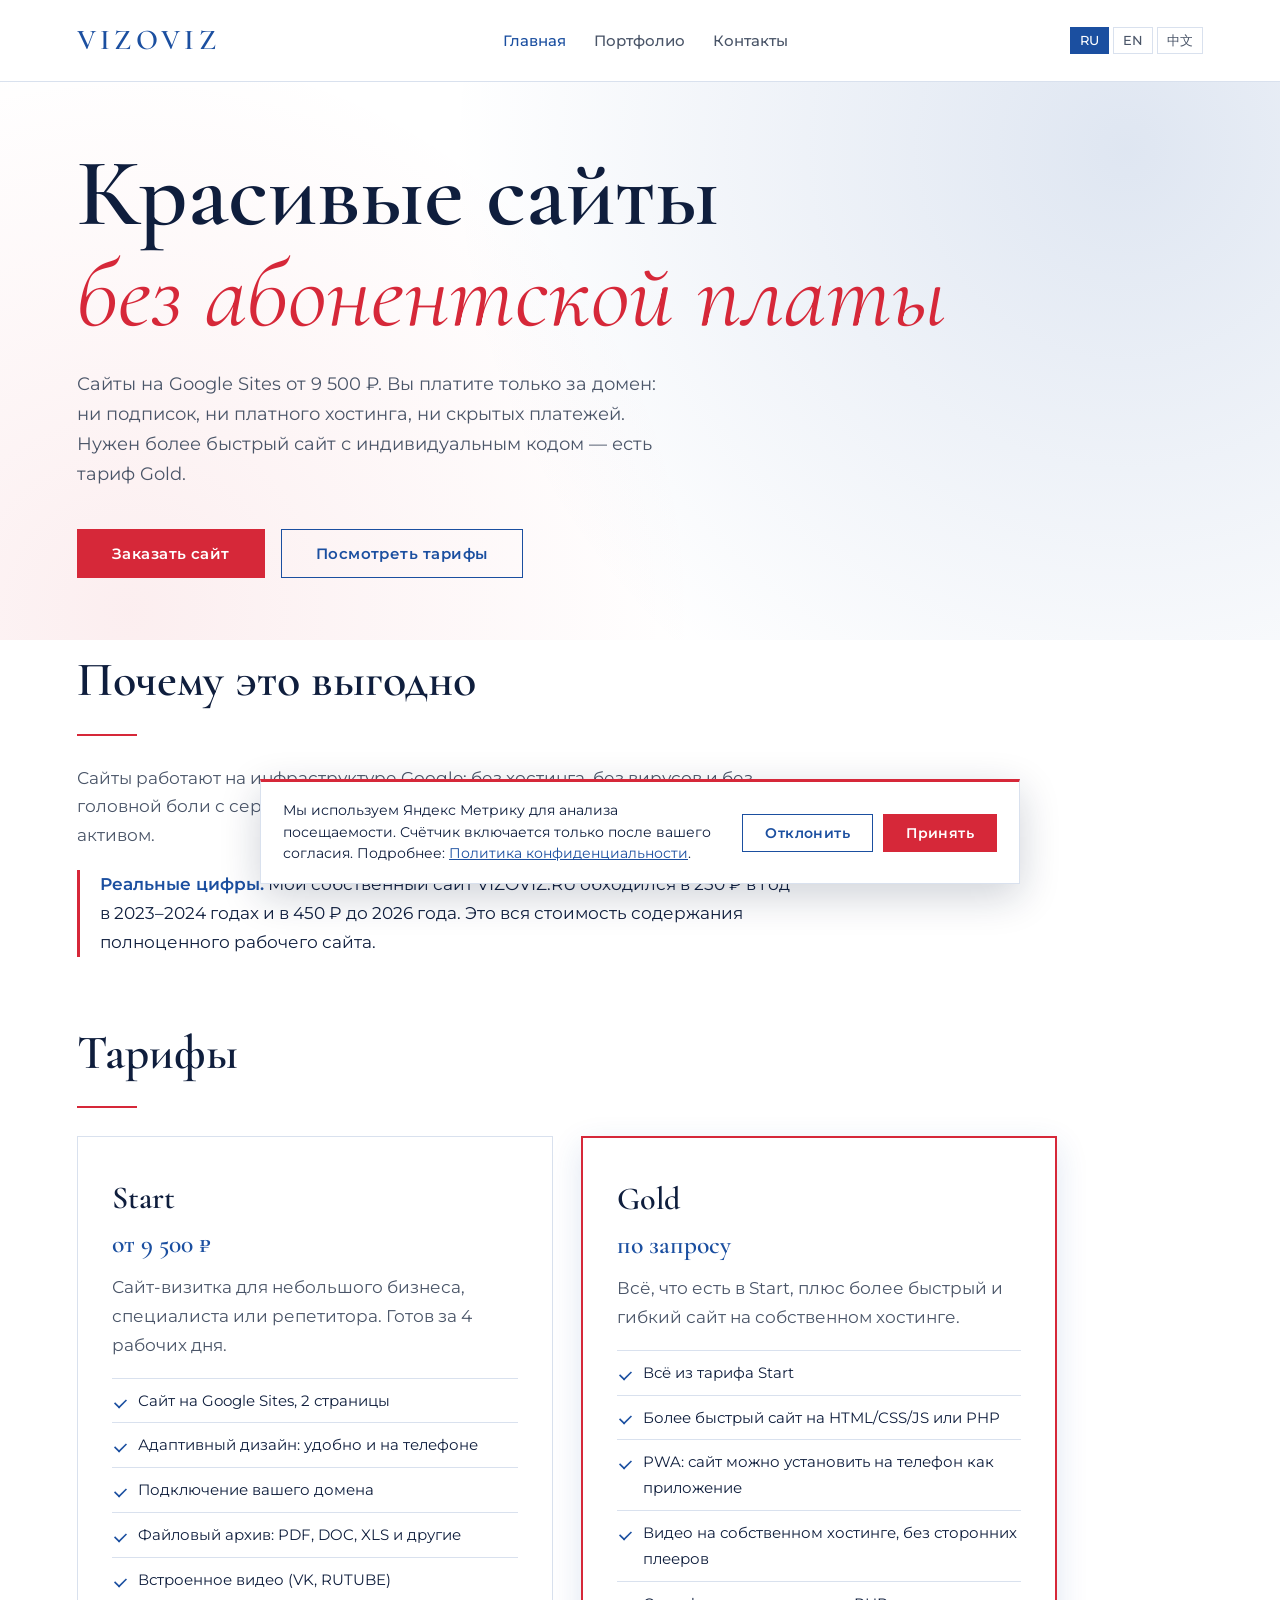
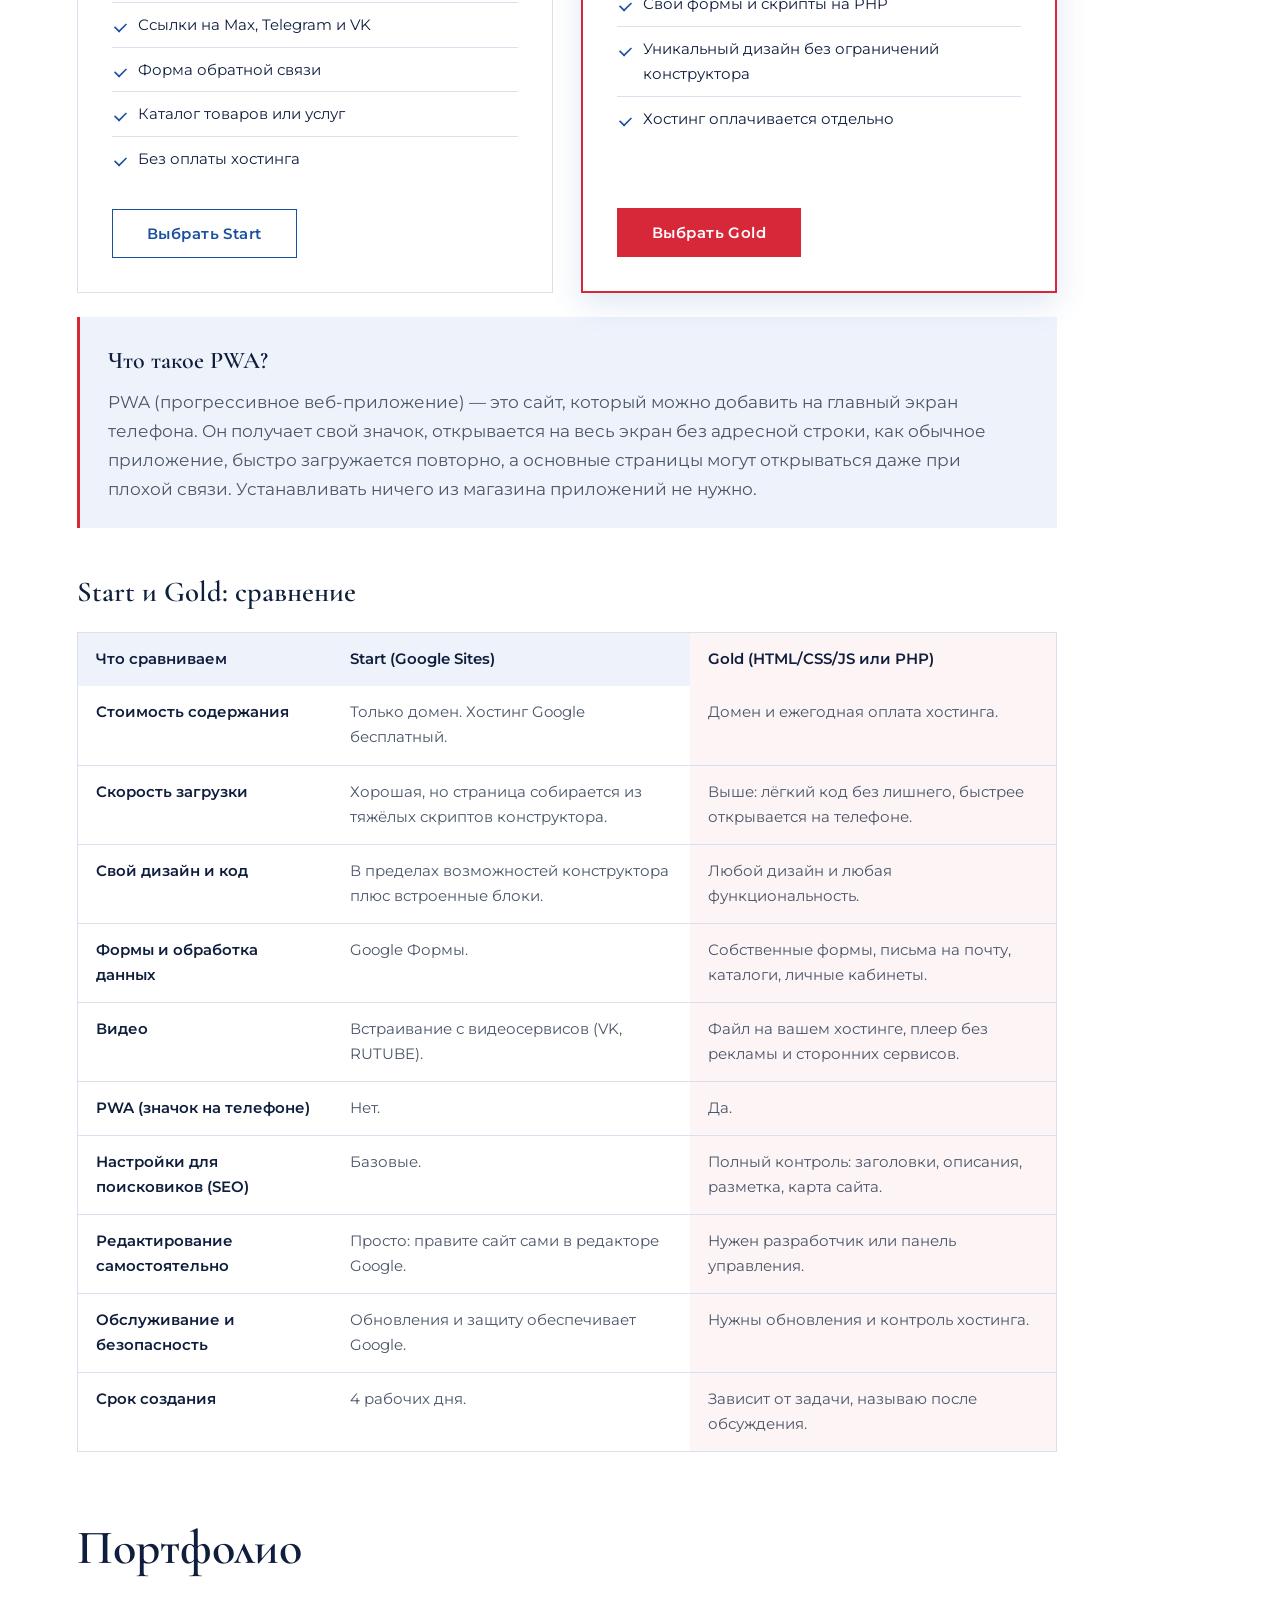
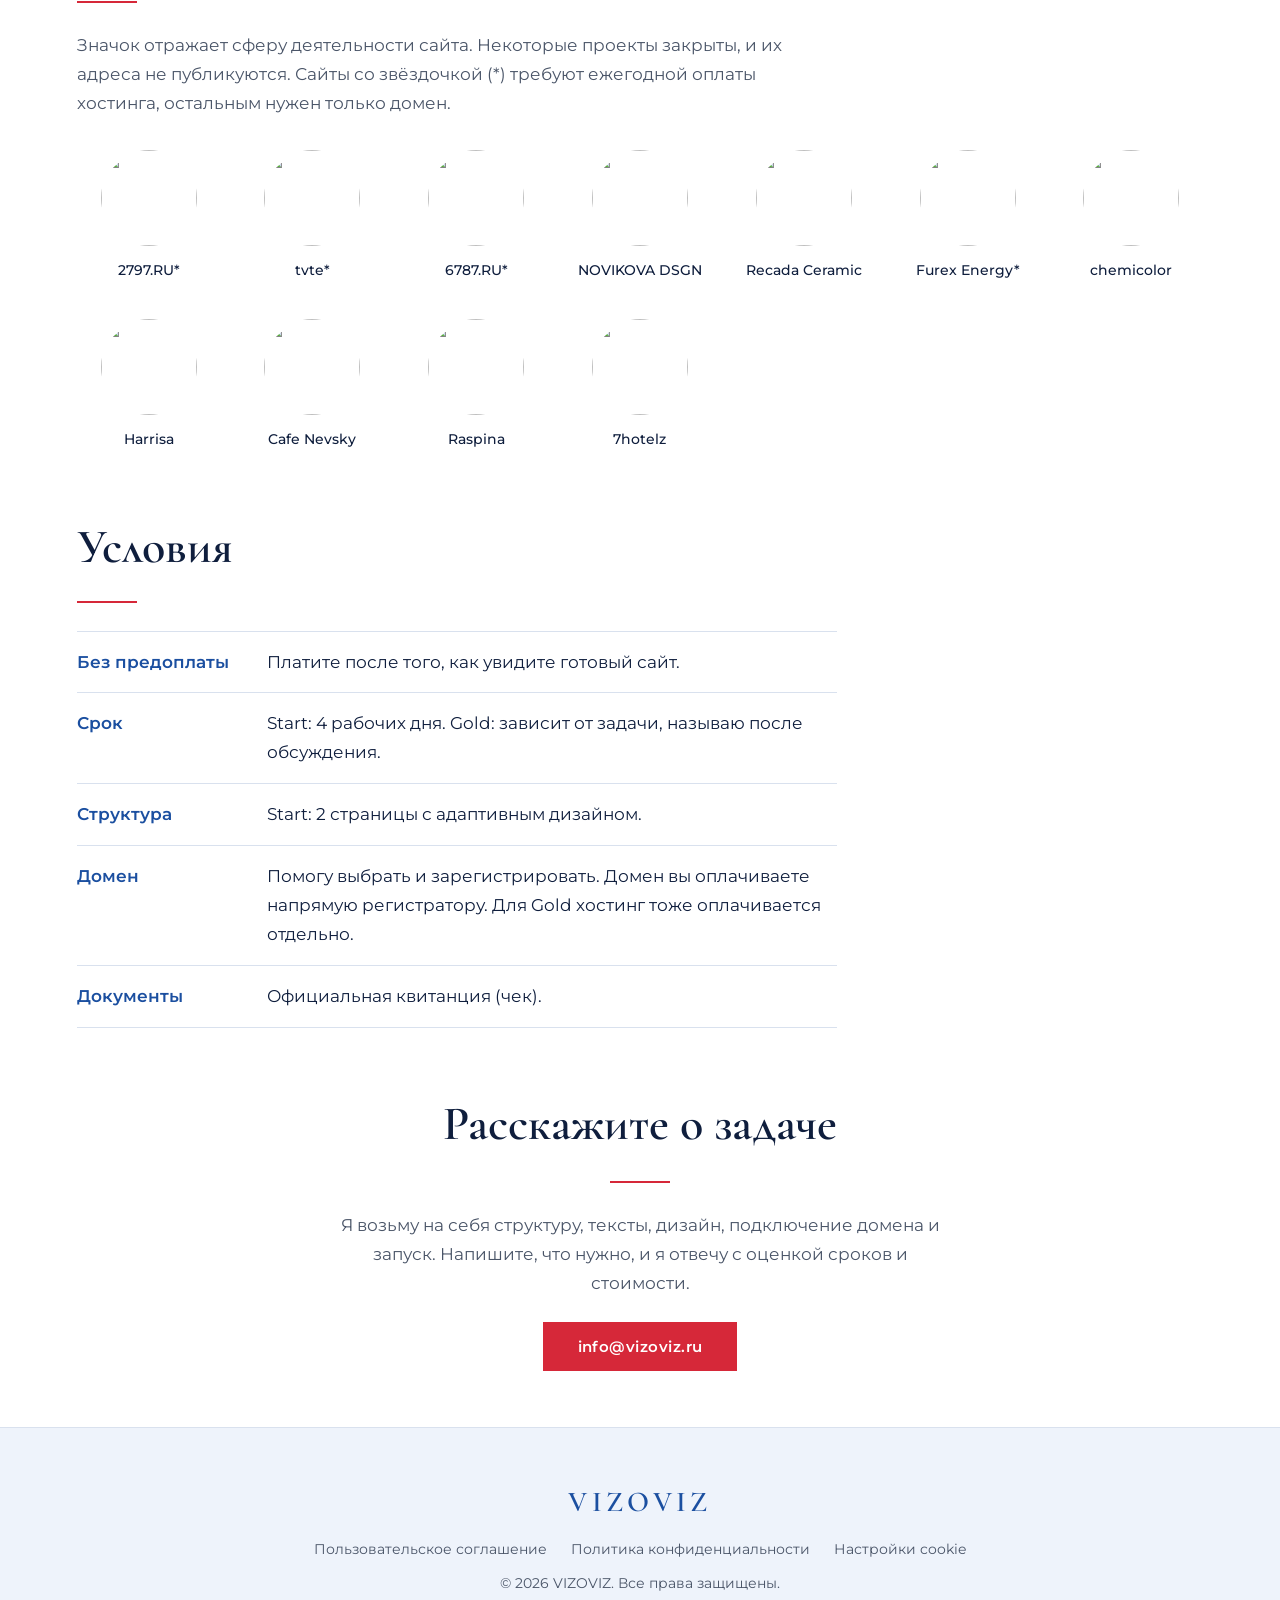
==== index.html @ 37b58700 "Initial commit" ====
<!DOCTYPE html>
<html lang="ru">
<head>
<meta charset="utf-8">
<meta name="viewport" content="width=device-width, initial-scale=1">
<title>VIZOVIZ — Красивые сайты без абонентской платы</title>
<meta name="description" content="Сайты на Google Sites от 9 500 ₽ без ежегодных платежей за хостинг. Тариф Gold: быстрый сайт на HTML/CSS/JS или PHP, PWA, видео на своём хостинге.">
<link rel="canonical" href="https://vizoviz.ru/">
<link rel="alternate" hreflang="ru" href="https://vizoviz.ru/">
<link rel="alternate" hreflang="en" href="https://vizoviz.ru/en/">
<link rel="alternate" hreflang="zh-Hans" href="https://vizoviz.ru/zh/">
<link rel="alternate" hreflang="x-default" href="https://vizoviz.ru/en/">
<meta property="og:title" content="VIZOVIZ — Красивые сайты без абонентской платы">
<meta property="og:description" content="Сайты на Google Sites от 9 500 ₽ без ежегодных платежей за хостинг. Тариф Gold: быстрый сайт на HTML/CSS/JS или PHP, PWA, видео на своём хостинге.">
<meta property="og:type" content="website">
<meta property="og:url" content="https://vizoviz.ru/">
<link rel="icon" href="data:image/svg+xml,%3Csvg xmlns='http://www.w3.org/2000/svg' viewBox='0 0 100 100'%3E%3Crect width='100' height='100' fill='%231b4fa0'/%3E%3Ctext x='50' y='70' font-size='64' text-anchor='middle' fill='white' font-family='serif'%3EV%3C/text%3E%3C/svg%3E">
<link rel="preconnect" href="https://fonts.googleapis.com">
<link rel="preconnect" href="https://fonts.gstatic.com" crossorigin>
<link href="https://fonts.googleapis.com/css2?family=Cormorant+Garamond:ital,wght@0,400;0,600;1,400&family=Montserrat:wght@400;500;600&display=swap" rel="stylesheet">
<link rel="stylesheet" href="/style.css">
<script src="/app.js" defer></script>
</head>
<body>
<header class="nav">
  <a class="logo" href="/">VIZOVIZ</a>
  <nav aria-label="Основное меню">
    <a href="/" class="active" aria-current="page">Главная</a>
    <a href="/#portfolio">Портфолио</a>
    <a href="/#contact">Контакты</a>
  </nav>
  <div class="lang" role="group" aria-label="Language">
    <a href="/" hreflang="ru" lang="ru" class="on" aria-current="true">RU</a>
    <a href="/en/" hreflang="en" lang="en">EN</a>
    <a href="/zh/" hreflang="zh-Hans" lang="zh-Hans">中文</a>
  </div>
</header>
<main>

<section class="hero">
  <h1>Красивые сайты<br><em>без абонентской платы</em></h1>
  <p class="lead">Сайты на Google Sites от 9 500 ₽. Вы платите только за домен: ни подписок, ни платного хостинга, ни скрытых платежей. Нужен более быстрый сайт с индивидуальным кодом — есть тариф Gold.</p>
  <div class="actions">
    <a class="btn" href="#contact" data-goal="cta_order">Заказать сайт</a>
    <a class="btn ghost" href="#tiers">Посмотреть тарифы</a>
  </div>
</section>

<section class="section" id="video" hidden>
  <h2>Коротко о главном</h2>
  <video class="intro" controls playsinline preload="none" poster="/video/poster.jpg">
    <source src="/video/intro.mp4" type="video/mp4">
    Ваш браузер не поддерживает видео.
  </video>
</section>

<section class="section" id="why">
  <h2>Почему это выгодно</h2>
  <div class="why">
    <p>Сайты работают на инфраструктуре Google: без хостинга, без вирусов и без головной боли с серверами. Домен принадлежит вам, а сайт остаётся вашим активом.</p>
    <p class="proof"><strong>Реальные цифры.</strong> Мой собственный сайт VIZOVIZ.RU обходился в 250 ₽ в год в 2023–2024 годах и в 450 ₽ до 2026 года. Это вся стоимость содержания полноценного рабочего сайта.</p>
  </div>
</section>

<section class="section" id="tiers">
  <h2>Тарифы</h2>
  <div class="grid two">
    <article class="card tier">
      <h3>Start</h3>
      <p class="price">от 9 500 ₽</p>
      <p class="for">Сайт-визитка для небольшого бизнеса, специалиста или репетитора. Готов за 4 рабочих дня.</p>
      <ul class="list">
        <li>Сайт на Google Sites, 2 страницы</li>
        <li>Адаптивный дизайн: удобно и на телефоне</li>
        <li>Подключение вашего домена</li>
        <li>Файловый архив: PDF, DOC, XLS и другие</li>
        <li>Встроенное видео (VK, RUTUBE)</li>
        <li>Ссылки на Max, Telegram и VK</li>
        <li>Форма обратной связи</li>
        <li>Каталог товаров или услуг</li>
        <li>Без оплаты хостинга</li>
      </ul>
      <a class="btn ghost" href="#contact" data-goal="tier_start">Выбрать Start</a>
    </article>
    <article class="card tier main">
      <h3>Gold</h3>
      <p class="price">по запросу</p>
      <p class="for">Всё, что есть в Start, плюс более быстрый и гибкий сайт на собственном хостинге.</p>
      <ul class="list">
        <li>Всё из тарифа Start</li>
        <li>Более быстрый сайт на HTML/CSS/JS или PHP</li>
        <li>PWA: сайт можно установить на телефон как приложение</li>
        <li>Видео на собственном хостинге, без сторонних плееров</li>
        <li>Свои формы и скрипты на PHP</li>
        <li>Уникальный дизайн без ограничений конструктора</li>
        <li>Хостинг оплачивается отдельно</li>
      </ul>
      <a class="btn" href="#contact" data-goal="tier_gold">Выбрать Gold</a>
    </article>
  </div>

  <aside class="pwa">
    <h3>Что такое PWA?</h3>
    <p>PWA (прогрессивное веб-приложение) — это сайт, который можно добавить на главный экран телефона. Он получает свой значок, открывается на весь экран без адресной строки, как обычное приложение, быстро загружается повторно, а основные страницы могут открываться даже при плохой связи. Устанавливать ничего из магазина приложений не нужно.</p>
  </aside>

  <h3 class="sub" id="compare">Start и Gold: сравнение</h3>
  <div class="tablewrap">
    <table class="cmp">
      <thead><tr><th scope="col">Что сравниваем</th><th scope="col">Start (Google Sites)</th><th scope="col">Gold (HTML/CSS/JS или PHP)</th></tr></thead>
      <tbody>
        <tr><th scope="row">Стоимость содержания</th><td>Только домен. Хостинг Google бесплатный.</td><td>Домен и ежегодная оплата хостинга.</td></tr>
        <tr><th scope="row">Скорость загрузки</th><td>Хорошая, но страница собирается из тяжёлых скриптов конструктора.</td><td>Выше: лёгкий код без лишнего, быстрее открывается на телефоне.</td></tr>
        <tr><th scope="row">Свой дизайн и код</th><td>В пределах возможностей конструктора плюс встроенные блоки.</td><td>Любой дизайн и любая функциональность.</td></tr>
        <tr><th scope="row">Формы и обработка данных</th><td>Google Формы.</td><td>Собственные формы, письма на почту, каталоги, личные кабинеты.</td></tr>
        <tr><th scope="row">Видео</th><td>Встраивание с видеосервисов (VK, RUTUBE).</td><td>Файл на вашем хостинге, плеер без рекламы и сторонних сервисов.</td></tr>
        <tr><th scope="row">PWA (значок на телефоне)</th><td>Нет.</td><td>Да.</td></tr>
        <tr><th scope="row">Настройки для поисковиков (SEO)</th><td>Базовые.</td><td>Полный контроль: заголовки, описания, разметка, карта сайта.</td></tr>
        <tr><th scope="row">Редактирование самостоятельно</th><td>Просто: правите сайт сами в редакторе Google.</td><td>Нужен разработчик или панель управления.</td></tr>
        <tr><th scope="row">Обслуживание и безопасность</th><td>Обновления и защиту обеспечивает Google.</td><td>Нужны обновления и контроль хостинга.</td></tr>
        <tr><th scope="row">Срок создания</th><td>4 рабочих дня.</td><td>Зависит от задачи, называю после обсуждения.</td></tr>
      </tbody>
    </table>
  </div>
</section>

<section class="section" id="portfolio">
  <h2>Портфолио</h2>
  <p class="note">Значок отражает сферу деятельности сайта. Некоторые проекты закрыты, и их адреса не публикуются. Сайты со звёздочкой (*) требуют ежегодной оплаты хостинга, остальным нужен только домен.</p>
  <ul class="works">
    <li>
      <a class="work" href="https://www.2797.ru" target="_blank" rel="noopener">
        <img src="/img/piterly.png" alt="" width="96" height="96" loading="lazy">
        <span class="wname">2797.RU*</span>
      </a>
    </li>
    <li>
      <a class="work" href="https://www.tvte.ru" target="_blank" rel="noopener">
        <img src="/img/tvte.png" alt="" width="96" height="96" loading="lazy">
        <span class="wname">tvte*</span>
      </a>
    </li>
    <li>
      <a class="work" href="https://www.6787.ru" target="_blank" rel="noopener">
        <img src="/img/nail.png" alt="" width="96" height="96" loading="lazy">
        <span class="wname">6787.RU*</span>
      </a>
    </li>
    <li>
      <a class="work" href="https://sites.google.com/view/ksenianovikova/home" target="_blank" rel="noopener">
        <img src="/img/woman.png" alt="" width="96" height="96" loading="lazy">
        <span class="wname">NOVIKOVA DSGN</span>
      </a>
    </li>
    <li>
      <a class="work" href="https://sites.google.com/view/recadaceramic/home" target="_blank" rel="noopener">
        <img src="/img/tiles.png" alt="" width="96" height="96" loading="lazy">
        <span class="wname">Recada Ceramic</span>
      </a>
    </li>
    <li>
      <a class="work" href="https://www.furexenergy.ru" target="_blank" rel="noopener">
        <img src="/img/pipe.png" alt="" width="96" height="96" loading="lazy">
        <span class="wname">Furex Energy*</span>
      </a>
    </li>
    <li>
      <a class="work" href="https://sites.google.com/view/chemicolor/home" target="_blank" rel="noopener">
        <img src="/img/pen.png" alt="" width="96" height="96" loading="lazy">
        <span class="wname">chemicolor</span>
      </a>
    </li>
    <li>
      <a class="work" href="https://sites.google.com/view/tunisianharrisa/Home" target="_blank" rel="noopener">
        <img src="/img/jam.png" alt="" width="96" height="96" loading="lazy">
        <span class="wname">Harrisa</span>
      </a>
    </li>
    <li>
      <a class="work" href="https://sites.google.com/view/cafenevsky/home" target="_blank" rel="noopener">
        <img src="/img/cafe.png" alt="" width="96" height="96" loading="lazy">
        <span class="wname">Cafe Nevsky</span>
      </a>
    </li>
    <li>
      <a class="work" href="https://sites.google.com/view/raspinaru/home" target="_blank" rel="noopener">
        <img src="/img/dress.png" alt="" width="96" height="96" loading="lazy">
        <span class="wname">Raspina</span>
      </a>
    </li>
    <li>
      <a class="work" href="https://sites.google.com/view/sevenhotels/home" target="_blank" rel="noopener">
        <img src="/img/hotel.png" alt="" width="96" height="96" loading="lazy">
        <span class="wname">7hotelz</span>
      </a>
    </li>
  </ul>
</section>

<section class="section" id="conditions">
  <h2>Условия</h2>
  <dl class="cond">
    <div><dt>Без предоплаты</dt><dd>Платите после того, как увидите готовый сайт.</dd></div>
    <div><dt>Срок</dt><dd>Start: 4 рабочих дня. Gold: зависит от задачи, называю после обсуждения.</dd></div>
    <div><dt>Структура</dt><dd>Start: 2 страницы с адаптивным дизайном.</dd></div>
    <div><dt>Домен</dt><dd>Помогу выбрать и зарегистрировать. Домен вы оплачиваете напрямую регистратору. Для Gold хостинг тоже оплачивается отдельно.</dd></div>
    <div><dt>Документы</dt><dd>Официальная квитанция (чек).</dd></div>
  </dl>
</section>

<section class="section about" id="contact">
  <h2>Расскажите о задаче</h2>
  <p>Я возьму на себя структуру, тексты, дизайн, подключение домена и запуск. Напишите, что нужно, и я отвечу с оценкой сроков и стоимости.</p>
  <a class="btn" href="#contact" data-mail data-u="info" data-d="vizoviz.ru" data-goal="email_click">info [at] vizoviz [dot] ru</a>
</section>

</main>
<footer>
  <span class="logo">VIZOVIZ</span>
  <p class="foot-links">
    <a href="/terms.html">Пользовательское соглашение</a>
    <a href="/privacy.html">Политика конфиденциальности</a>
    <button type="button" class="linkbtn" id="cookie-settings">Настройки cookie</button>
  </p>
  <p>© <span data-year>2026</span> VIZOVIZ. Все права защищены.</p>
</footer>

<div class="cookie" id="cookie" role="dialog" aria-live="polite" hidden>
  <p>Мы используем Яндекс Метрику для анализа посещаемости. Счётчик включается только после вашего согласия. Подробнее: <a href="/privacy.html">Политика конфиденциальности</a>.</p>
  <div class="cookie-actions">
    <button type="button" class="btn ghost" id="cookie-no">Отклонить</button>
    <button type="button" class="btn" id="cookie-yes">Принять</button>
  </div>
</div>
</body>
</html>
---- style.css ----
:root{
  --bg:#ffffff;       /* white page */
  --panel:#ffffff;
  --alt:#eef3fb;      /* very light blue: bands, table header, footer */
  --text:#0f1e3d;     /* dark navy */
  --muted:#4a5568;
  --accent:#d62839;   /* red: buttons, underlines, hero phrase */
  --accent-d:#1b4fa0; /* blue: links, logo, check marks */
  --line:#d9e1ee;
}
*{box-sizing:border-box;margin:0;padding:0}
html{scroll-behavior:smooth;scroll-padding-top:90px}
body{background:var(--bg);color:var(--text);font:400 17px/1.7 'Montserrat',sans-serif}
h1,h2,h3,.logo{font-family:'Cormorant Garamond',serif;font-weight:600}
a{color:inherit;text-decoration:none}
:focus-visible{outline:2px solid var(--accent-d);outline-offset:3px}

/* nav */
.nav{position:sticky;top:0;z-index:10;display:flex;justify-content:space-between;align-items:center;flex-wrap:wrap;gap:8px 24px;
  padding:16px 6vw;background:rgba(255,255,255,.94);backdrop-filter:blur(10px);border-bottom:1px solid var(--line)}
.logo{font-size:1.8rem;letter-spacing:.15em;color:var(--accent-d)}
.nav nav{display:flex;flex-wrap:wrap;gap:6px 28px}
.nav nav a{font-size:.95rem;font-weight:500;color:var(--muted);transition:color .3s}
.nav nav a:hover,.nav nav a.active{color:var(--accent-d)}

/* hero */
.hero{min-height:62vh;display:flex;flex-direction:column;justify-content:center;align-items:flex-start;
  padding:48px 6vw;background:radial-gradient(circle at 88% 12%,rgba(27,79,160,.14),transparent 55%),radial-gradient(circle at 10% 95%,rgba(214,40,57,.08),transparent 45%)}
.hero>*{animation:rise .9s both}
.hero>:nth-child(2){animation-delay:.15s}.hero>:nth-child(3){animation-delay:.3s}
@keyframes rise{from{opacity:0;transform:translateY(24px)}to{opacity:1;transform:none}}
.hero h1{font-size:clamp(2.8rem,8vw,6rem);line-height:1.05;margin:0 0 24px}
.hero em{color:var(--accent);font-style:italic;font-weight:400}
.lead{max-width:580px;color:var(--muted);font-size:1.1rem;margin-bottom:40px}
.actions{display:flex;flex-wrap:wrap;gap:16px}

.btn{display:inline-block;padding:14px 34px;border:1px solid var(--accent);background:var(--accent);color:#fff;
  font:600 .95rem 'Montserrat';letter-spacing:.03em;cursor:pointer;transition:background .3s,color .3s}
.btn:hover{background:#b81f2f;border-color:#b81f2f}
.btn.ghost{background:transparent;color:var(--accent-d);border-color:var(--accent-d)}
.btn.ghost:hover{background:var(--accent-d);color:#fff}

/* sections */
.section{padding:56px 6vw}
.section+.section{padding-top:0}
.section h2{font-size:clamp(2rem,4vw,3rem);margin-bottom:28px}
.section h2::after{content:'';display:block;width:60px;height:2px;background:var(--accent);margin-top:12px}
.why{max-width:720px;display:grid;gap:20px;color:var(--muted)}
.proof{padding-left:20px;border-left:3px solid var(--accent);color:var(--text)}
.proof strong{font-weight:600;color:var(--accent-d)}

/* video */
.intro{display:block;width:100%;max-width:860px;aspect-ratio:16/9;background:#000;border:1px solid var(--line)}

/* tiers */
.grid{display:grid;grid-template-columns:repeat(auto-fit,minmax(270px,1fr));gap:28px;align-items:stretch}
.grid.two{grid-template-columns:repeat(auto-fit,minmax(300px,1fr));max-width:980px}
.card{background:var(--panel);padding:34px;border:1px solid var(--line)}
.tier{display:flex;flex-direction:column}
.tier.main{border:2px solid var(--accent);box-shadow:0 10px 30px rgba(27,79,160,.14)}
.tier h3{font-size:2rem}
.price{font:600 1.6rem 'Cormorant Garamond',serif;color:var(--accent-d);margin:2px 0 14px}
.for{color:var(--muted);margin-bottom:18px}
.list{list-style:none;margin-bottom:28px;flex:1}
.list li{padding:9px 0 9px 26px;border-top:1px solid var(--line);font-size:.95rem;position:relative}
.list li::before{content:'';position:absolute;left:4px;top:1.05em;width:7px;height:12px;border:solid var(--accent-d);border-width:0 2px 2px 0;transform:rotate(45deg) scale(.8);transform-origin:center}
.tier .btn{align-self:flex-start}

.pwa{max-width:980px;margin-top:24px;padding:24px 28px;background:var(--alt);border-left:3px solid var(--accent)}
.pwa h3{font-size:1.5rem;margin-bottom:6px}
.pwa p{color:var(--muted)}
.sub{font-size:1.8rem;margin:40px 0 16px}

/* comparison table */
.tablewrap{max-width:980px;overflow-x:auto;border:1px solid var(--line);background:var(--panel)}
.cmp{width:100%;border-collapse:collapse;font-size:.92rem;min-width:620px}
.cmp th,.cmp td{padding:14px 18px;text-align:left;vertical-align:top;border-bottom:1px solid var(--line)}
.cmp thead th{background:var(--alt);font-weight:600;color:var(--text)}
.cmp tbody th{font-weight:600;width:26%}
.cmp td{color:var(--muted)}
.cmp tr:last-child th,.cmp tr:last-child td{border-bottom:0}
.cmp thead th:last-child,.cmp td:last-child{background:rgba(214,40,57,.05)}

/* portfolio */
.note{max-width:720px;color:var(--muted);margin:0 0 32px}
.works{list-style:none;display:grid;grid-template-columns:repeat(auto-fill,minmax(140px,1fr));gap:36px 20px}
.work{display:flex;flex-direction:column;align-items:center;gap:12px;text-align:center}
a.work:hover .wname{color:var(--accent-d);text-decoration:underline}
.work img,.mono{width:96px;height:96px;border-radius:50%;object-fit:cover}
.mono{display:grid;place-items:center;border:2px solid var(--accent);color:var(--accent-d);font:600 2.4rem 'Cormorant Garamond',serif;background:var(--panel)}
.wname{font-size:.9rem;font-weight:500;color:var(--text);transition:color .3s}

/* conditions */
.cond{max-width:760px;display:grid;gap:0}
.cond div{display:grid;grid-template-columns:170px 1fr;gap:20px;padding:16px 0;border-top:1px solid var(--line)}
.cond div:last-child{border-bottom:1px solid var(--line)}
.cond dt{color:var(--accent-d);font-weight:600}

.about{text-align:center;max-width:760px;margin:auto}
.about h2::after{margin:16px auto 0}
.about p{color:var(--muted);margin-bottom:24px}

/* contact + legal pages */
.narrow{max-width:700px;margin:auto}
.narrow h1{font-size:clamp(2.2rem,5vw,3.5rem);margin:0 0 36px}
.form label{display:block;margin-bottom:22px;font-size:.92rem;font-weight:500;color:var(--muted)}
.form input,.form textarea,.form select{width:100%;margin-top:8px;padding:14px;background:var(--panel);border:1px solid #c3cfe2;
  color:var(--text);font:400 1rem 'Montserrat';transition:border-color .3s}
.form input:focus,.form textarea:focus,.form select:focus{outline:none;border-color:var(--accent-d);box-shadow:0 0 0 3px rgba(27,79,160,.25)}
.form .check{display:flex;gap:12px;align-items:flex-start;font-size:.9rem;line-height:1.6}
.form .check span{flex:1;min-width:0}
.form .check input{width:auto;margin-top:5px;accent-color:var(--accent-d)}
.form .check a{color:var(--accent-d);text-decoration:underline}
.hp{position:absolute;left:-9999px}
.notice{padding:14px 18px;margin-bottom:24px;border-left:4px solid}
.good{border-color:#2e7d32;background:#e8f5e9}.bad{border-color:#c62828;background:#fdecea}
.prose h2{font-size:1.6rem;margin:32px 0 8px}
.prose h2::after{display:none}
.prose p{color:var(--muted)}
.prose p+p{margin-top:12px}
.prose a{color:var(--accent-d);text-decoration:underline}
.prose .meta{font-size:.85rem;margin:-20px 0 24px}

footer{text-align:center;padding:50px 6vw;background:var(--alt);border-top:1px solid var(--line);color:var(--muted);font-size:.9rem}
footer p{margin-top:10px}
.foot-links{display:flex;flex-wrap:wrap;justify-content:center;gap:6px 24px}
footer a:hover{color:var(--accent-d);text-decoration:underline}

@media(max-width:600px){
  body{font-size:16px}
  .section{padding:40px 6vw}
  .nav nav{gap:6px 18px}
  .cond div{grid-template-columns:1fr;gap:2px}
  .card{padding:26px}
}
@media(prefers-reduced-motion:reduce){
  html{scroll-behavior:auto}
  .hero>*{animation:none}
  *{transition:none!important}
}

/* language switcher */
.lang{display:flex;gap:4px}
.lang a{padding:2px 9px;font-size:.8rem;font-weight:500;color:var(--muted);border:1px solid var(--line)}
.lang a:hover{color:var(--accent-d);border-color:var(--accent-d)}
.lang a.on{background:var(--accent-d);border-color:var(--accent-d);color:#fff}

/* how it works */
.steps{list-style:none;display:grid;grid-template-columns:repeat(auto-fit,minmax(240px,1fr));gap:24px;max-width:980px;counter-reset:s}
.steps .card{counter-increment:s;position:relative;padding-top:56px}
.steps .card::before{content:counter(s);position:absolute;top:18px;left:34px;font:600 1.8rem 'Cormorant Garamond',serif;color:var(--accent)}
.steps h3{font-size:1.4rem;margin-bottom:6px}
.steps p{color:var(--muted);font-size:.95rem}

/* Chinese: system fonts (Google Fonts is unreliable in China) */
html[lang="zh-Hans"] body,html[lang="zh-Hans"] h1,html[lang="zh-Hans"] h2,html[lang="zh-Hans"] h3,html[lang="zh-Hans"] .logo,
html[lang="zh-Hans"] .btn,html[lang="zh-Hans"] .price,html[lang="zh-Hans"] .mono,html[lang="zh-Hans"] .form input,
html[lang="zh-Hans"] .form textarea,html[lang="zh-Hans"] .form select{font-family:"PingFang SC","Hiragino Sans GB","Microsoft YaHei","Noto Sans SC",sans-serif}
html[lang="zh-Hans"] h1,html[lang="zh-Hans"] h2,html[lang="zh-Hans"] h3{font-weight:700}
html[lang="zh-Hans"] .hero em{font-style:normal}

/* cookie notice */
.cookie{position:fixed;left:16px;right:16px;bottom:16px;z-index:20;max-width:760px;margin:auto;display:flex;flex-wrap:wrap;align-items:center;gap:12px 24px;
  padding:18px 22px;background:var(--panel);border:1px solid var(--line);border-top:3px solid var(--accent);box-shadow:0 12px 40px rgba(15,30,61,.2);font-size:.9rem;line-height:1.5}
.cookie[hidden]{display:none}
.cookie p{flex:1 1 320px}
.cookie a{color:var(--accent-d);text-decoration:underline}
.cookie-actions{display:flex;gap:10px}
.cookie .btn{padding:10px 22px;font-size:.85rem}
.linkbtn{background:none;border:0;padding:0;font:inherit;color:inherit;cursor:pointer}
.linkbtn:hover{color:var(--accent-d);text-decoration:underline}

/* static version */
[hidden]{display:none!important}
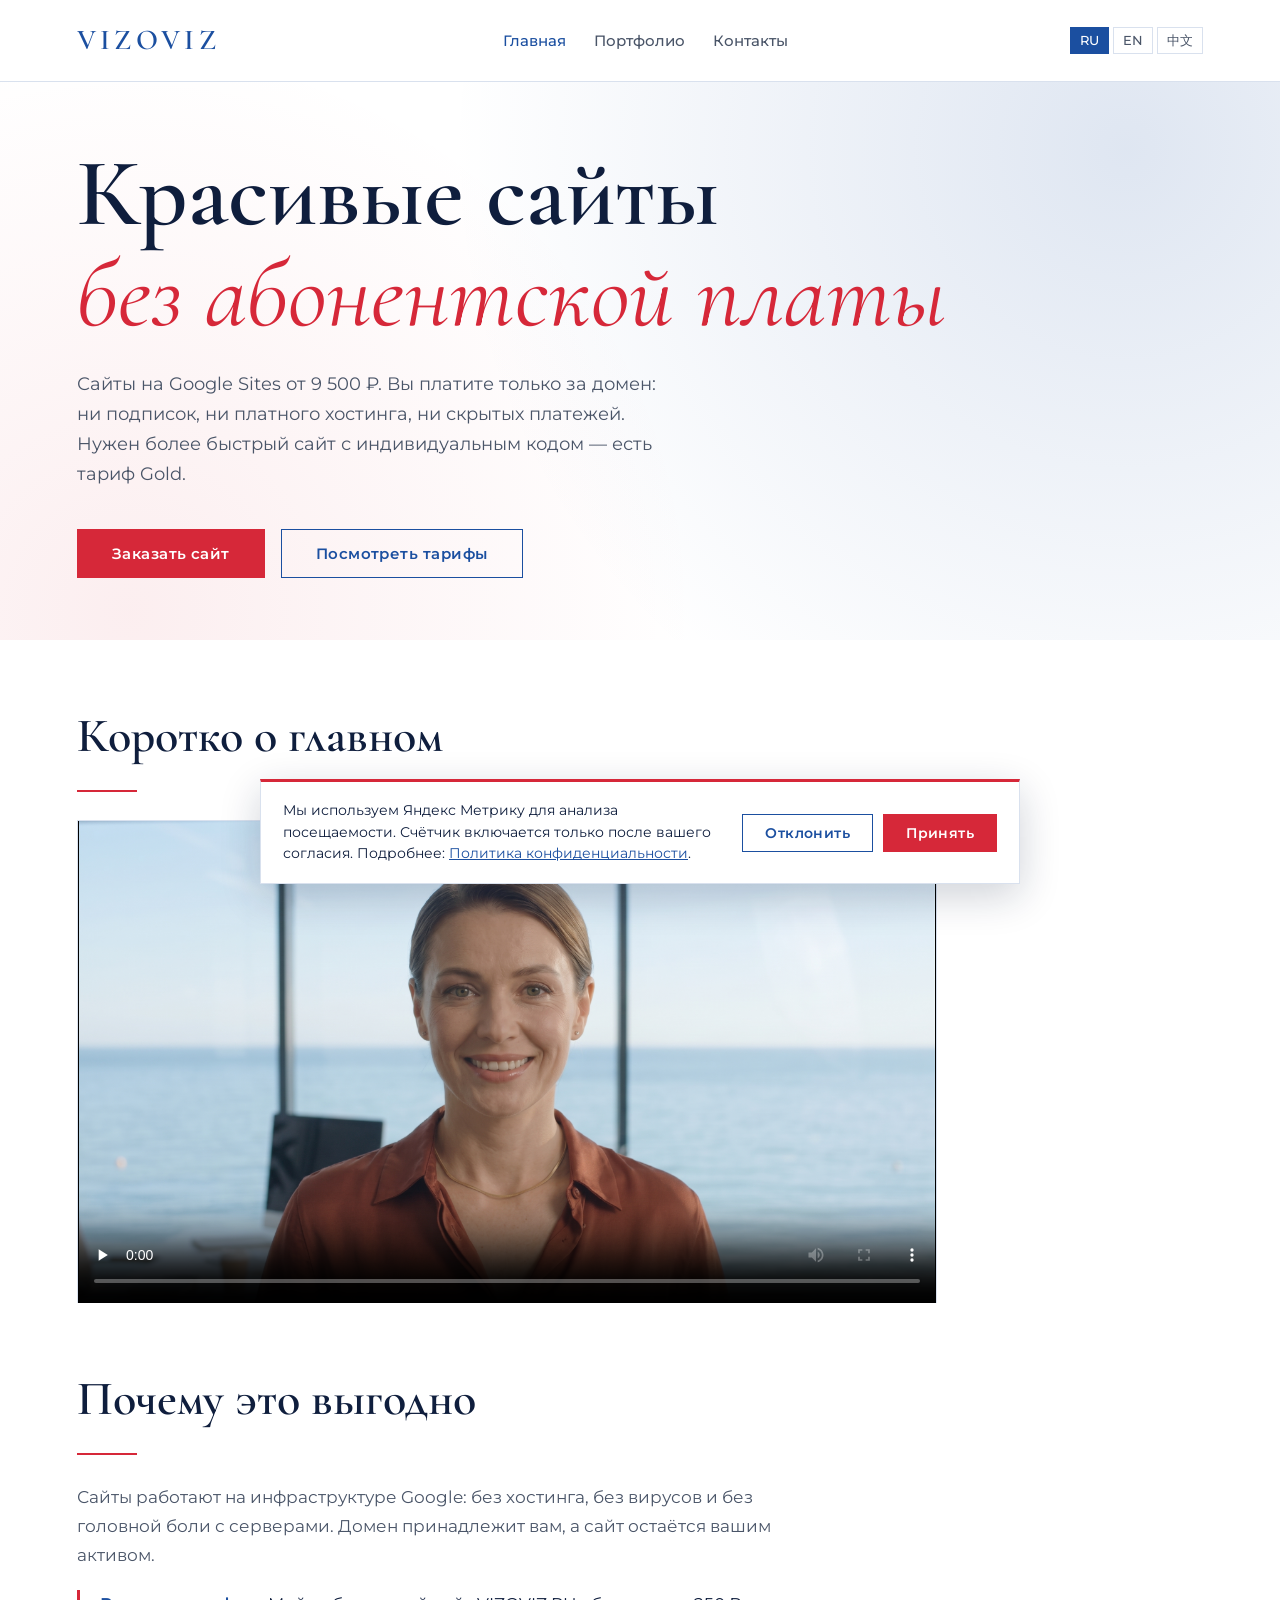
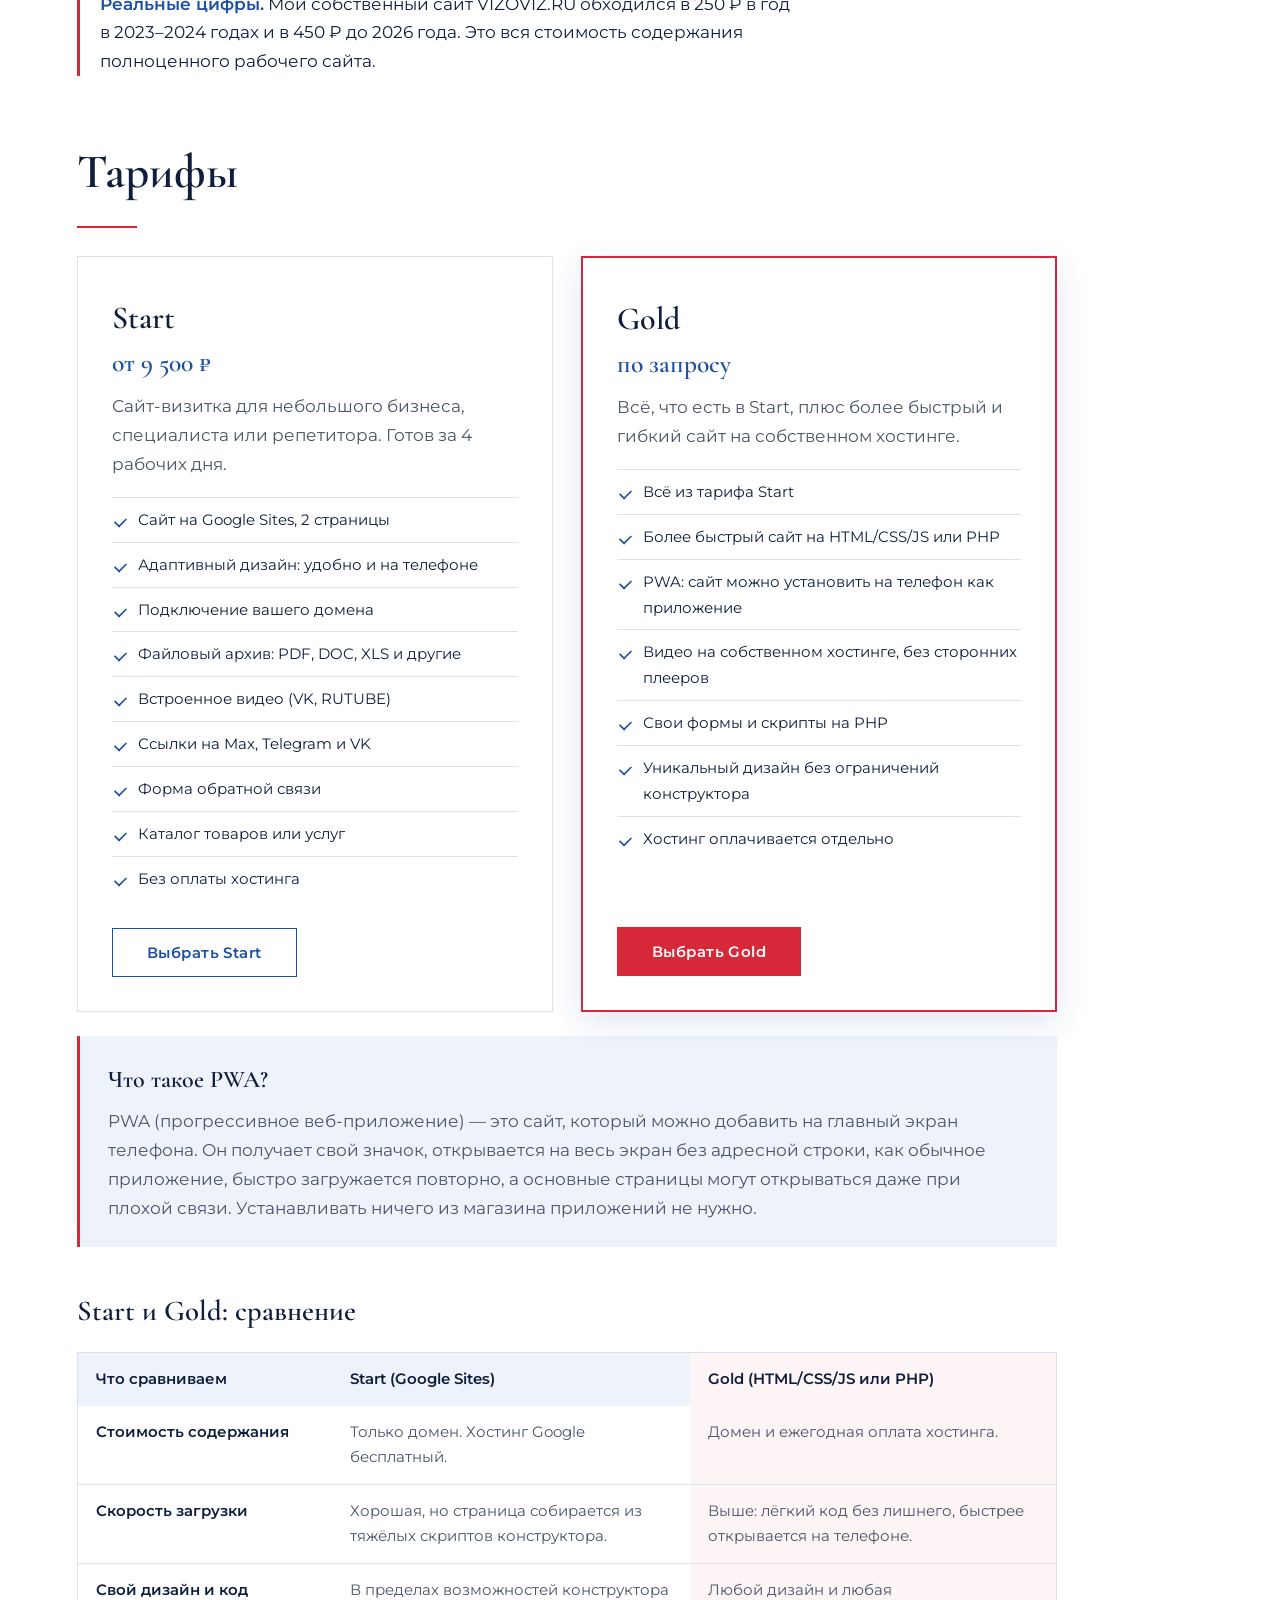
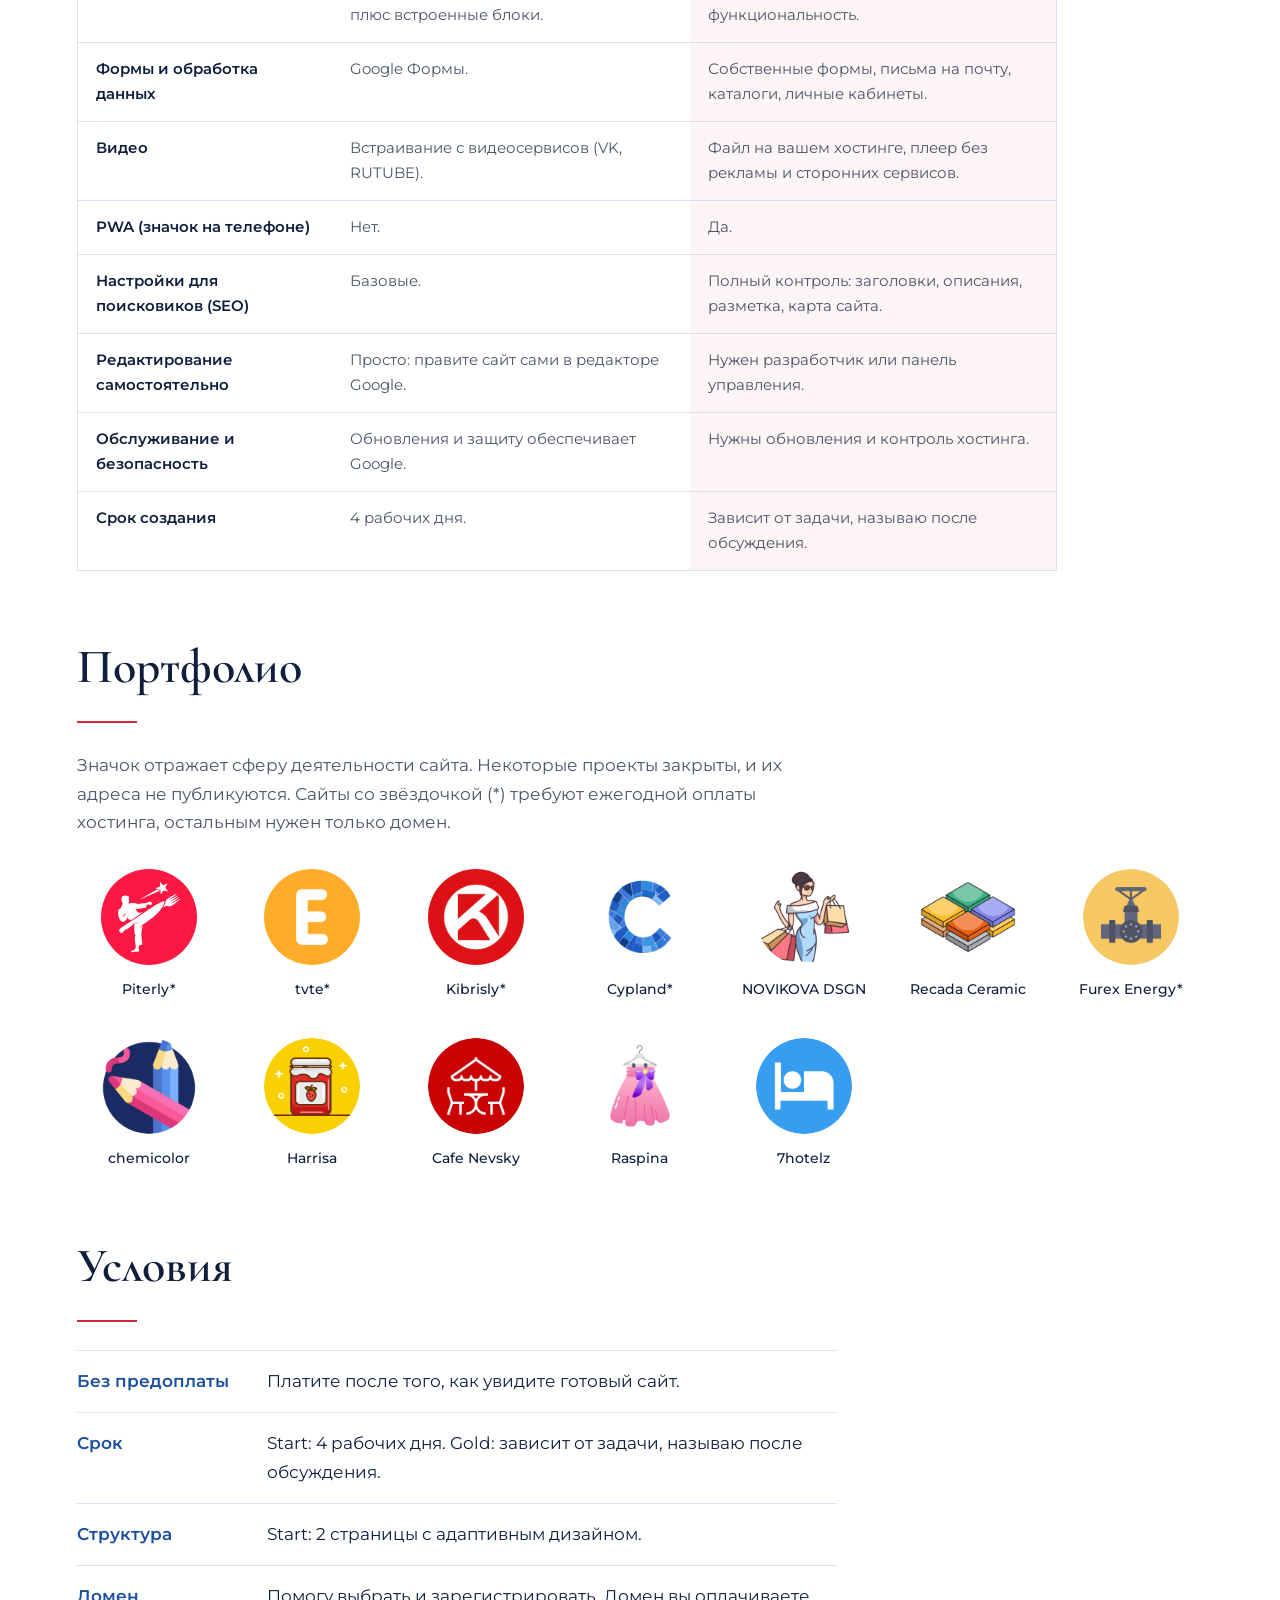
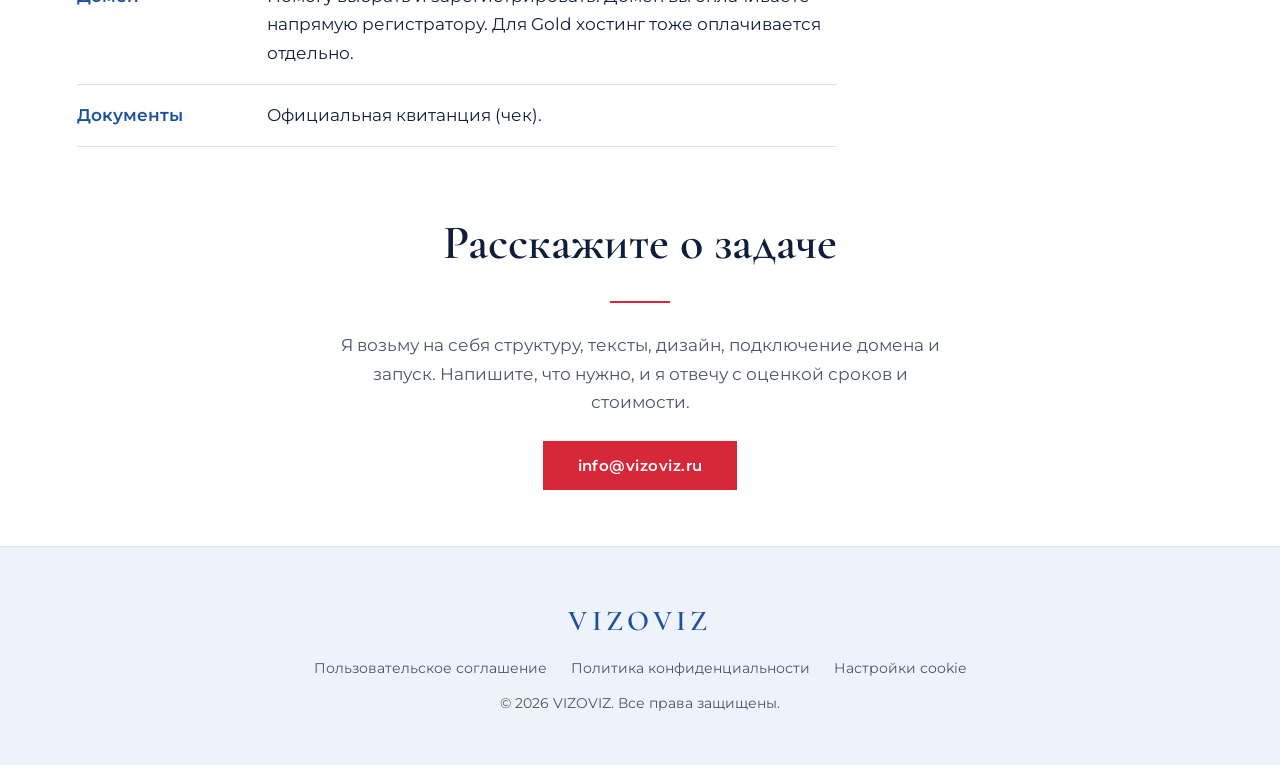
==== commit 5412fc39: "adding new icons" ====
--- a/index.html
+++ b/index.html
@@ -5,34 +5,34 @@
 <meta name="viewport" content="width=device-width, initial-scale=1">
 <title>VIZOVIZ — Красивые сайты без абонентской платы</title>
 <meta name="description" content="Сайты на Google Sites от 9 500 ₽ без ежегодных платежей за хостинг. Тариф Gold: быстрый сайт на HTML/CSS/JS или PHP, PWA, видео на своём хостинге.">
-<link rel="canonical" href="https://vizoviz.ru/">
-<link rel="alternate" hreflang="ru" href="https://vizoviz.ru/">
-<link rel="alternate" hreflang="en" href="https://vizoviz.ru/en/">
-<link rel="alternate" hreflang="zh-Hans" href="https://vizoviz.ru/zh/">
-<link rel="alternate" hreflang="x-default" href="https://vizoviz.ru/en/">
+<link rel="canonical" href="https://vizoviz.ru./">
+<link rel="alternate" hreflang="ru" href="https://vizoviz.ru./">
+<link rel="alternate" hreflang="en" href="https://vizoviz.ruen/">
+<link rel="alternate" hreflang="zh-Hans" href="https://vizoviz.ruzh/">
+<link rel="alternate" hreflang="x-default" href="https://vizoviz.ruen/">
 <meta property="og:title" content="VIZOVIZ — Красивые сайты без абонентской платы">
 <meta property="og:description" content="Сайты на Google Sites от 9 500 ₽ без ежегодных платежей за хостинг. Тариф Gold: быстрый сайт на HTML/CSS/JS или PHP, PWA, видео на своём хостинге.">
 <meta property="og:type" content="website">
-<meta property="og:url" content="https://vizoviz.ru/">
+<meta property="og:url" content="https://vizoviz.ru./">
 <link rel="icon" href="data:image/svg+xml,%3Csvg xmlns='http://www.w3.org/2000/svg' viewBox='0 0 100 100'%3E%3Crect width='100' height='100' fill='%231b4fa0'/%3E%3Ctext x='50' y='70' font-size='64' text-anchor='middle' fill='white' font-family='serif'%3EV%3C/text%3E%3C/svg%3E">
 <link rel="preconnect" href="https://fonts.googleapis.com">
 <link rel="preconnect" href="https://fonts.gstatic.com" crossorigin>
 <link href="https://fonts.googleapis.com/css2?family=Cormorant+Garamond:ital,wght@0,400;0,600;1,400&family=Montserrat:wght@400;500;600&display=swap" rel="stylesheet">
-<link rel="stylesheet" href="/style.css">
-<script src="/app.js" defer></script>
+<link rel="stylesheet" href="style.css">
+<script src="app.js" defer></script>
 </head>
 <body>
 <header class="nav">
-  <a class="logo" href="/">VIZOVIZ</a>
+  <a class="logo" href="./">VIZOVIZ</a>
   <nav aria-label="Основное меню">
-    <a href="/" class="active" aria-current="page">Главная</a>
-    <a href="/#portfolio">Портфолио</a>
-    <a href="/#contact">Контакты</a>
+    <a href="./" class="active" aria-current="page">Главная</a>
+    <a href="./#portfolio">Портфолио</a>
+    <a href="./#contact">Контакты</a>
   </nav>
   <div class="lang" role="group" aria-label="Language">
-    <a href="/" hreflang="ru" lang="ru" class="on" aria-current="true">RU</a>
-    <a href="/en/" hreflang="en" lang="en">EN</a>
-    <a href="/zh/" hreflang="zh-Hans" lang="zh-Hans">中文</a>
+    <a href="./" hreflang="ru" lang="ru" class="on" aria-current="true">RU</a>
+    <a href="en/" hreflang="en" lang="en">EN</a>
+    <a href="zh/" hreflang="zh-Hans" lang="zh-Hans">中文</a>
   </div>
 </header>
 <main>
@@ -48,8 +48,8 @@
 
 <section class="section" id="video" hidden>
   <h2>Коротко о главном</h2>
-  <video class="intro" controls playsinline preload="none" poster="/video/poster.jpg">
-    <source src="/video/intro.mp4" type="video/mp4">
+  <video class="intro" controls playsinline preload="none" poster="video/poster.jpg">
+    <source src="video/intro.mp4" type="video/mp4">
     Ваш браузер не поддерживает видео.
   </video>
 </section>
@@ -129,68 +129,74 @@
   <p class="note">Значок отражает сферу деятельности сайта. Некоторые проекты закрыты, и их адреса не публикуются. Сайты со звёздочкой (*) требуют ежегодной оплаты хостинга, остальным нужен только домен.</p>
   <ul class="works">
     <li>
-      <a class="work" href="https://www.2797.ru" target="_blank" rel="noopener">
-        <img src="/img/piterly.png" alt="" width="96" height="96" loading="lazy">
-        <span class="wname">2797.RU*</span>
-      </a>
+      <span class="work">
+        <img src="img/piterly.png" alt="" width="96" height="96" loading="lazy">
+        <span class="wname">Piterly*</span>
+      </span>
     </li>
     <li>
       <a class="work" href="https://www.tvte.ru" target="_blank" rel="noopener">
-        <img src="/img/tvte.png" alt="" width="96" height="96" loading="lazy">
+        <img src="img/tvte.png" alt="" width="96" height="96" loading="lazy">
         <span class="wname">tvte*</span>
       </a>
     </li>
     <li>
-      <a class="work" href="https://www.6787.ru" target="_blank" rel="noopener">
-        <img src="/img/nail.png" alt="" width="96" height="96" loading="lazy">
-        <span class="wname">6787.RU*</span>
+      <a class="work" href="https://www.kibrisly.com" target="_blank" rel="noopener">
+        <img src="img/kibrisly.png" alt="" width="96" height="96" loading="lazy">
+        <span class="wname">Kibrisly*</span>
+      </a>
+    </li>
+    <li>
+      <a class="work" href="https://www.cypland.com" target="_blank" rel="noopener">
+        <img src="img/cypland.png" alt="" width="96" height="96" loading="lazy">
+        <span class="wname">Cypland*</span>
       </a>
     </li>
     <li>
       <a class="work" href="https://sites.google.com/view/ksenianovikova/home" target="_blank" rel="noopener">
-        <img src="/img/woman.png" alt="" width="96" height="96" loading="lazy">
+        <img src="img/woman.png" alt="" width="96" height="96" loading="lazy">
         <span class="wname">NOVIKOVA DSGN</span>
       </a>
     </li>
     <li>
       <a class="work" href="https://sites.google.com/view/recadaceramic/home" target="_blank" rel="noopener">
-        <img src="/img/tiles.png" alt="" width="96" height="96" loading="lazy">
+        <img src="img/tiles.png" alt="" width="96" height="96" loading="lazy">
         <span class="wname">Recada Ceramic</span>
       </a>
     </li>
     <li>
-      <a class="work" href="https://www.furexenergy.ru" target="_blank" rel="noopener">
-        <img src="/img/pipe.png" alt="" width="96" height="96" loading="lazy">
+      <span class="work">
+        <img src="img/pipe.png" alt="" width="96" height="96" loading="lazy">
         <span class="wname">Furex Energy*</span>
-      </a>
+      </span>
     </li>
     <li>
       <a class="work" href="https://sites.google.com/view/chemicolor/home" target="_blank" rel="noopener">
-        <img src="/img/pen.png" alt="" width="96" height="96" loading="lazy">
+        <img src="img/pen.png" alt="" width="96" height="96" loading="lazy">
         <span class="wname">chemicolor</span>
       </a>
     </li>
     <li>
       <a class="work" href="https://sites.google.com/view/tunisianharrisa/Home" target="_blank" rel="noopener">
-        <img src="/img/jam.png" alt="" width="96" height="96" loading="lazy">
+        <img src="img/jam.png" alt="" width="96" height="96" loading="lazy">
         <span class="wname">Harrisa</span>
       </a>
     </li>
     <li>
       <a class="work" href="https://sites.google.com/view/cafenevsky/home" target="_blank" rel="noopener">
-        <img src="/img/cafe.png" alt="" width="96" height="96" loading="lazy">
+        <img src="img/cafe.png" alt="" width="96" height="96" loading="lazy">
         <span class="wname">Cafe Nevsky</span>
       </a>
     </li>
     <li>
       <a class="work" href="https://sites.google.com/view/raspinaru/home" target="_blank" rel="noopener">
-        <img src="/img/dress.png" alt="" width="96" height="96" loading="lazy">
+        <img src="img/dress.png" alt="" width="96" height="96" loading="lazy">
         <span class="wname">Raspina</span>
       </a>
     </li>
     <li>
       <a class="work" href="https://sites.google.com/view/sevenhotels/home" target="_blank" rel="noopener">
-        <img src="/img/hotel.png" alt="" width="96" height="96" loading="lazy">
+        <img src="img/hotel.png" alt="" width="96" height="96" loading="lazy">
         <span class="wname">7hotelz</span>
       </a>
     </li>
@@ -218,15 +224,15 @@
 <footer>
   <span class="logo">VIZOVIZ</span>
   <p class="foot-links">
-    <a href="/terms.html">Пользовательское соглашение</a>
-    <a href="/privacy.html">Политика конфиденциальности</a>
+    <a href="terms.html">Пользовательское соглашение</a>
+    <a href="privacy.html">Политика конфиденциальности</a>
     <button type="button" class="linkbtn" id="cookie-settings">Настройки cookie</button>
   </p>
   <p>© <span data-year>2026</span> VIZOVIZ. Все права защищены.</p>
 </footer>
 
 <div class="cookie" id="cookie" role="dialog" aria-live="polite" hidden>
-  <p>Мы используем Яндекс Метрику для анализа посещаемости. Счётчик включается только после вашего согласия. Подробнее: <a href="/privacy.html">Политика конфиденциальности</a>.</p>
+  <p>Мы используем Яндекс Метрику для анализа посещаемости. Счётчик включается только после вашего согласия. Подробнее: <a href="privacy.html">Политика конфиденциальности</a>.</p>
   <div class="cookie-actions">
     <button type="button" class="btn ghost" id="cookie-no">Отклонить</button>
     <button type="button" class="btn" id="cookie-yes">Принять</button>
